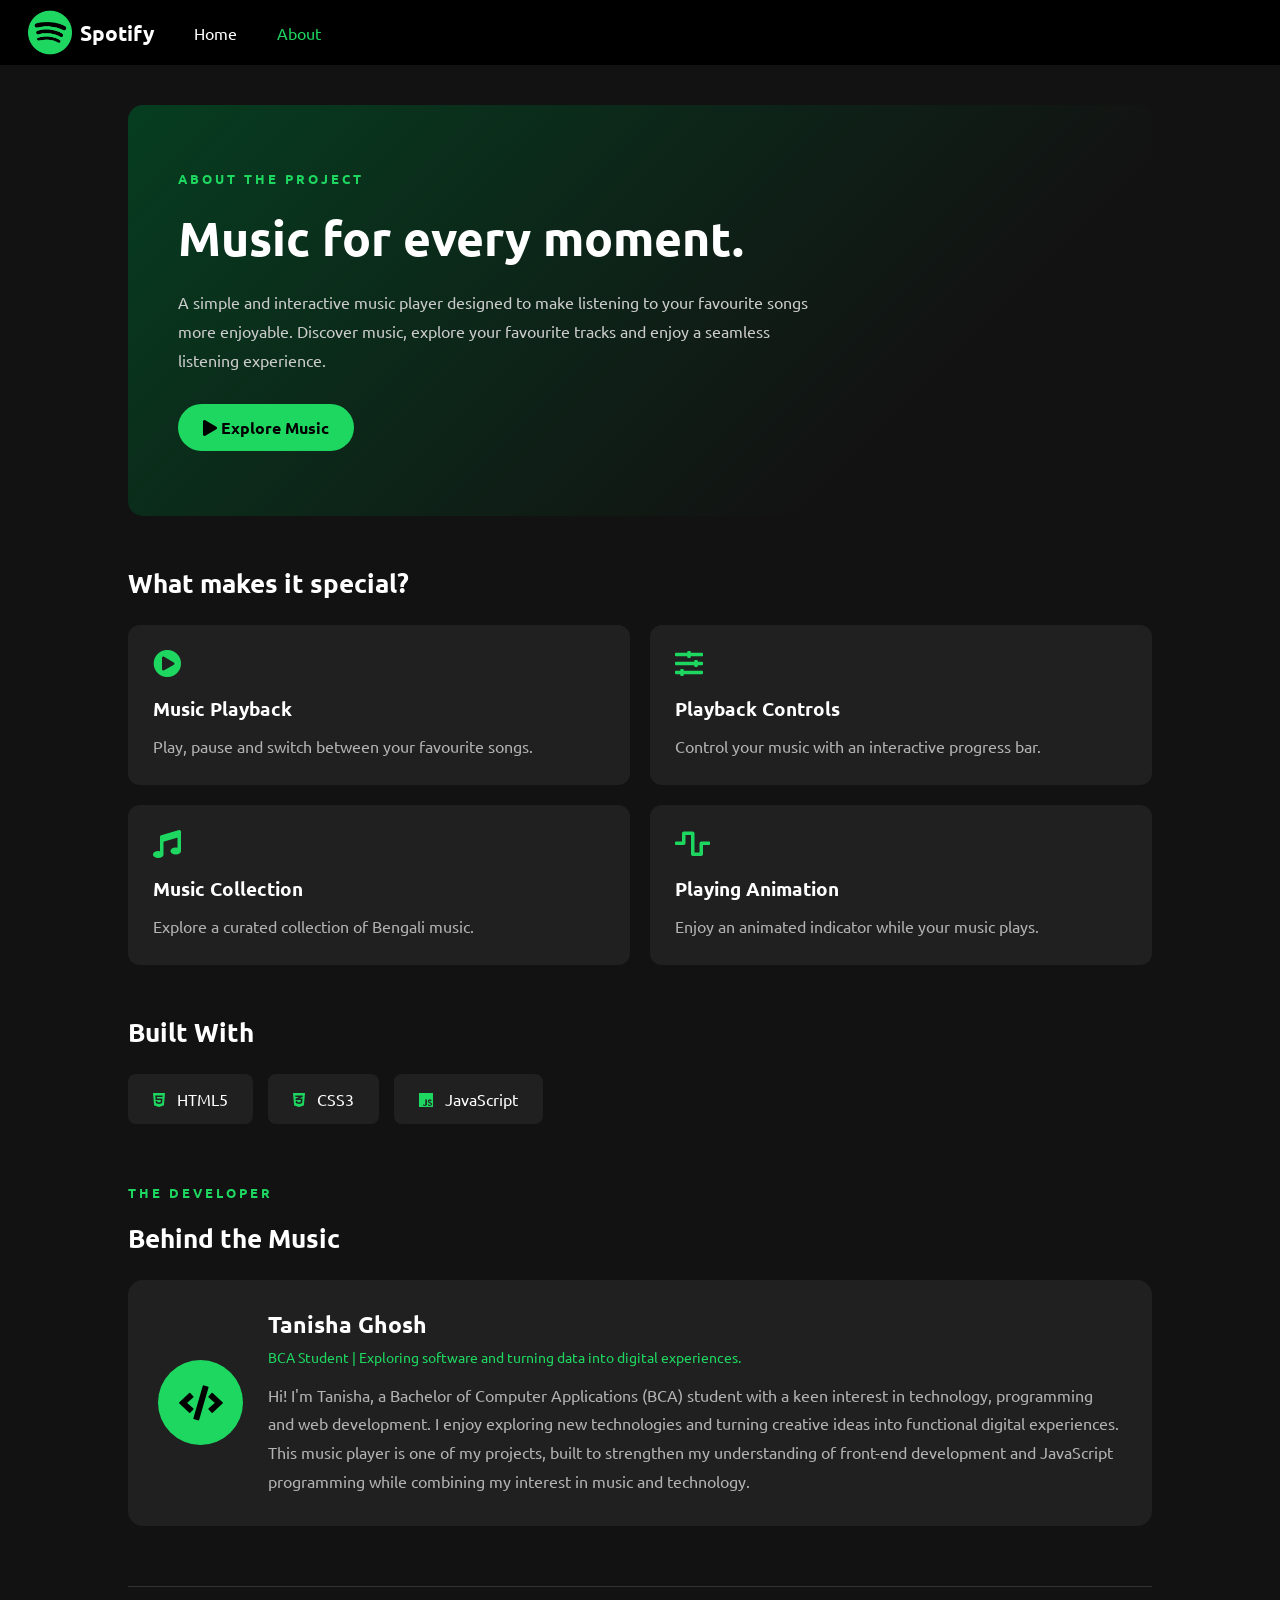
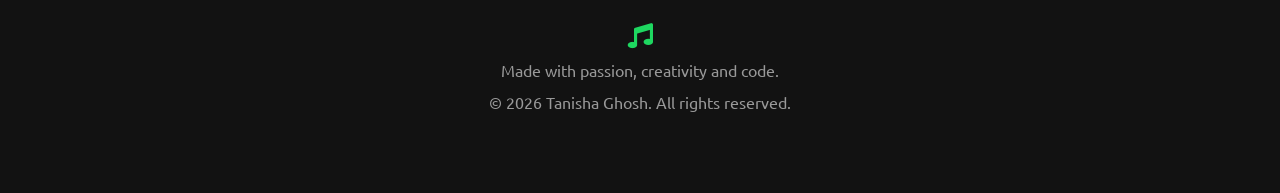
==== about.html @ f69d9bee "completed project" ====
<!DOCTYPE html>
<html lang="en">

<head>
    <meta charset="UTF-8">
    <meta name="viewport" content="width=device-width, initial-scale=1.0">

    <title>About - Spotify Music Player</title>
    <link rel="icon" type="image/png" href="logo.png">

    <link rel="stylesheet"
        href="https://cdnjs.cloudflare.com/ajax/libs/font-awesome/5.15.4/css/all.min.css">

    <link rel="stylesheet" href="style.css">
</head>

<body>

    <!-- Navigation Bar -->
    <nav>
        <ul>
            <li class="brand">
                <img src="logo.png" alt="Spotify Logo">
                Spotify
            </li>

            <li><a href="index.html">Home</a></li>
            <li><a href="about.html" class="active">About</a></li>
        </ul>
    </nav>

    <!-- About Page -->
    <main class="aboutContainer">

        <!-- Introduction -->
        <section class="aboutHero">
            <p class="aboutEyebrow">ABOUT THE PROJECT</p>

            <h1>Music for every moment.</h1>

            <p class="aboutDescription">
                A simple and interactive music player designed to
                make listening to your favourite songs more enjoyable.
                Discover music, explore your favourite tracks and
                enjoy a seamless listening experience.
            </p>

            <a href="index.html" class="exploreBtn">
                <i class="fas fa-play"></i> Explore Music
            </a>
        </section>

        <!-- Features -->
        <section class="aboutSection">
            <h2>What makes it special?</h2>

            <div class="featureGrid">

                <div class="featureCard">
                    <i class="fas fa-play-circle"></i>
                    <h3>Music Playback</h3>
                    <p>Play, pause and switch between your favourite songs.</p>
                </div>

                <div class="featureCard">
                    <i class="fas fa-sliders-h"></i>
                    <h3>Playback Controls</h3>
                    <p>Control your music with an interactive progress bar.</p>
                </div>

                <div class="featureCard">
                    <i class="fas fa-music"></i>
                    <h3>Music Collection</h3>
                    <p>Explore a curated collection of Bengali music.</p>
                </div>

                <div class="featureCard">
                    <i class="fas fa-wave-square"></i>
                    <h3>Playing Animation</h3>
                    <p>Enjoy an animated indicator while your music plays.</p>
                </div>

            </div>
        </section>

        <!-- Technologies -->
        <section class="aboutSection">
            <h2>Built With</h2>

            <div class="techList">
                <span><i class="fab fa-html5"></i> HTML5</span>
                <span><i class="fab fa-css3-alt"></i> CSS3</span>
                <span><i class="fab fa-js"></i> JavaScript</span>
            </div>
        </section>

        <!-- Developer Introduction -->
        <section class="developerSection">

            <p class="aboutEyebrow">THE DEVELOPER</p>

            <h2>Behind the Music</h2>

            <div class="developerCard">

                <div class="developerIcon">
                    <i class="fas fa-code"></i>
                </div>

                <div>
                    <h3>Tanisha Ghosh</h3>

                    <p class="developerRole">
                        BCA Student | Exploring software and turning data into digital experiences.
                    </p>

                    <p>
                        Hi! I'm Tanisha, a Bachelor of Computer Applications
                        (BCA) student with a keen interest in technology,
                        programming and web development.

                        I enjoy exploring new technologies and turning
                        creative ideas into functional digital experiences.

                        This music player is one of my projects, built to
                        strengthen my understanding of front-end development
                        and JavaScript programming while combining my interest
                        in music and technology.
                    </p>

                </div>

            </div>
        </section>

        <!-- Footer -->
        <footer class="aboutFooter">
            <i class="fas fa-music"></i>
            <p>Made with passion, creativity and code.</p>
            <p>© 2026 Tanisha Ghosh. All rights reserved.</p>
        </footer>

    </main>

</body>
</html>
---- style.css ----
@import url('https://fonts.googleapis.com/css2?family=Ubuntu:ital,wght@0,300;0,400;0,500;0,700;1,300;1,400;1,500;1,700&display=swap');
@import url('https://fonts.googleapis.com/css2?family=Roboto+Condensed:ital,wght@0,100..900;1,100..900&family=Ubuntu:ital,wght@0,300;0,400;0,500;0,700;1,300;1,400;1,500;1,700&display=swap');
body{
    background-color: rgb(30, 215, 96);
}
*{
    margin: 0;
    padding: 0;
    
}
nav{
    font-family: 'Ubuntu', sans-serif;
}
nav ul{
    display:flex;
    list-style: none;
    align-items: center;
    height: 65px;
    background-color: black;
    color : white;
}
nav ul li{
    padding: 0px 20px;
    cursor: pointer;
}
.brand img{
    width: 44px;
    padding: 0 8px;
}
.brand{
    display: flex;
    align-items: center;
    font-weight: bolder;
    font-size: 1.3rem;
}
.container{
    min-height: 75vh;
    background-color: black;
    color: white;
    font-family: 'Varela Round', sans-serif;
    display: flex;
   border-radius: 12px;
    margin: 23px auto;
    width: 70%;
    padding:34px;
    background-image: url('bg.jpg');
    background-repeat: no-repeat;
    background-position: right center;
    background-size: cover;
}
.bottom{
    position: sticky;
    height:130px;
    background-color: black;
    bottom: 0;
    display: flex;
    justify-content: center;
    align-items: center;
    color: white;
    flex-direction: column;
    
}
.icons {
    color: white;
    text-align: center;
    cursor: pointer;
    margin-top: 14px;
}
#myProgressBar{
    width: 80%;
    cursor: pointer;
}
.songItemContainer{
    margin-top: 74px;
    height: 400px;
    overflow-y: scroll;
}
.songItem{
    height:50px;
    display: flex;
    background-color: white;
    color: black;
    margin:12px 0;
    justify-content: space-between;
    align-items: center;
    border-radius: 34px;
    transition: background-color 0.25s ease, box-shadow 0.25s ease;
}
.songItem.is-playing{
    background-color: #1ed760;
    box-shadow: 0 0 12px rgba(30, 215, 96, 0.7);
    transform: scale(1.025);
    position: relative;
    z-index: 1;
    animation: playingGlow 1.4s ease-in-out infinite alternate;
}
@keyframes playingGlow{
    from{ box-shadow: 0 0 8px rgba(30, 215, 96, 0.55); }
    to{ box-shadow: 0 0 18px rgba(30, 215, 96, 0.9); }
}
.songItem img{
    width: 43px;
    margin:0 23px;
    height: 50px;
    border-radius: 50%;
    transition: transform 0.3s ease-in-out;
}
.songlistplay{
    display: flex;
    align-items: center;
}
.songPlay{
    border: 0;
    background: transparent;
    color: inherit;
    cursor: pointer;
    font-size: 1.5rem;
}
.timestamp{
    margin: 0 40px;
    align-items: center;
    
}
.timestamp i{
    cursor: pointer;
}
.songInfo {
    position: absolute;
    left: 10vw;
    bottom: 20px;
    display: flex;
    align-items: center;
    gap: 10px;
    font-family: 'Varela Round', sans-serif;
}

.songInfo img {
    opacity:0;
    transition: opacity 0.3s ease-in-out;
    width: 42px;
    height: 42px;
    object-fit: contain;
}

/* Navigation Links */

nav ul li a {
    color: white;
    text-decoration: none;
    transition: color 0.3s ease;
}

nav ul li a:hover,
nav ul li a.active {
    color: #1ed760;
}

/* About Page */

body {
    background-color: #121212;
    color: white;
    font-family: 'Ubuntu', sans-serif;
}

.aboutContainer {
    width: 80%;
    max-width: 1100px;
    margin: 40px auto;
}

/* Hero Section */

.aboutHero {
    background: linear-gradient(135deg, #063d20, #121212 75%);
    padding: 65px 50px;
    border-radius: 15px;
    margin-bottom: 45px;
}

.aboutEyebrow {
    color: #1ed760;
    letter-spacing: 3px;
    font-size: 13px;
    font-weight: bold;
    margin-bottom: 20px;
}

.aboutHero h1 {
    font-size: 3rem;
    margin-bottom: 20px;
}

.aboutDescription {
    color: #cccccc;
    line-height: 1.8;
    max-width: 650px;
    margin-bottom: 30px;
}

.exploreBtn {
    display: inline-block;
    background-color: #1ed760;
    color: black;
    padding: 13px 25px;
    border-radius: 30px;
    text-decoration: none;
    font-weight: bold;
    transition: 0.3s;
}

.exploreBtn:hover {
    transform: scale(1.05);
    background-color: #1fdf64;
}

/* General Sections */

.aboutSection {
    margin: 50px 0;
}

.aboutSection h2,
.developerSection h2 {
    font-size: 26px;
    margin-bottom: 25px;
}

/* Feature Cards */

.featureGrid {
    display: grid;
    grid-template-columns: repeat(2, 1fr);
    gap: 20px;
}

.featureCard {
    background-color: #202020;
    padding: 25px;
    border-radius: 12px;
    transition: 0.3s ease;
}

.featureCard:hover {
    background-color: #292929;
    transform: translateY(-5px);
}

.featureCard i {
    font-size: 28px;
    color: #1ed760;
    margin-bottom: 18px;
}

.featureCard h3 {
    margin-bottom: 12px;
}

.featureCard p {
    color: #b3b3b3;
    line-height: 1.6;
}

/* Technologies */

.techList {
    display: flex;
    flex-wrap: wrap;
    gap: 15px;
}

.techList span {
    background-color: #202020;
    padding: 15px 25px;
    border-radius: 8px;
    color: white;
}

.techList i {
    color: #1ed760;
    margin-right: 8px;
}

/* Developer Section */

.developerSection {
    margin: 60px 0;
}

.developerCard {
    display: flex;
    align-items: center;
    gap: 25px;
    background-color: #202020;
    padding: 30px;
    border-radius: 15px;
}

.developerIcon {
    min-width: 85px;
    height: 85px;
    background-color: #1ed760;
    color: black;
    display: flex;
    align-items: center;
    justify-content: center;
    border-radius: 50%;
    font-size: 35px;
}

.developerCard h3 {
    font-size: 23px;
    margin-bottom: 8px;
}

.developerRole {
    color: #1ed760;
    margin-bottom: 15px;
    font-size: 14px;
}

.developerCard p:last-child {
    color: #b3b3b3;
    line-height: 1.8;
}

/* Footer */

.aboutFooter {
    text-align: center;
    padding: 35px 10px;
    color: #999999;
    border-top: 1px solid #333333;
    line-height: 2;
}

.aboutFooter i {
    color: #1ed760;
    font-size: 25px;
}

/* Responsive Design */

@media (max-width: 650px) {

    .aboutContainer {
        width: 90%;
    }

    .aboutHero {
        padding: 40px 25px;
    }

    .aboutHero h1 {
        font-size: 2rem;
    }

    .featureGrid {
        grid-template-columns: 1fr;
    }

    .developerCard {
        flex-direction: column;
        align-items: flex-start;
    }

}
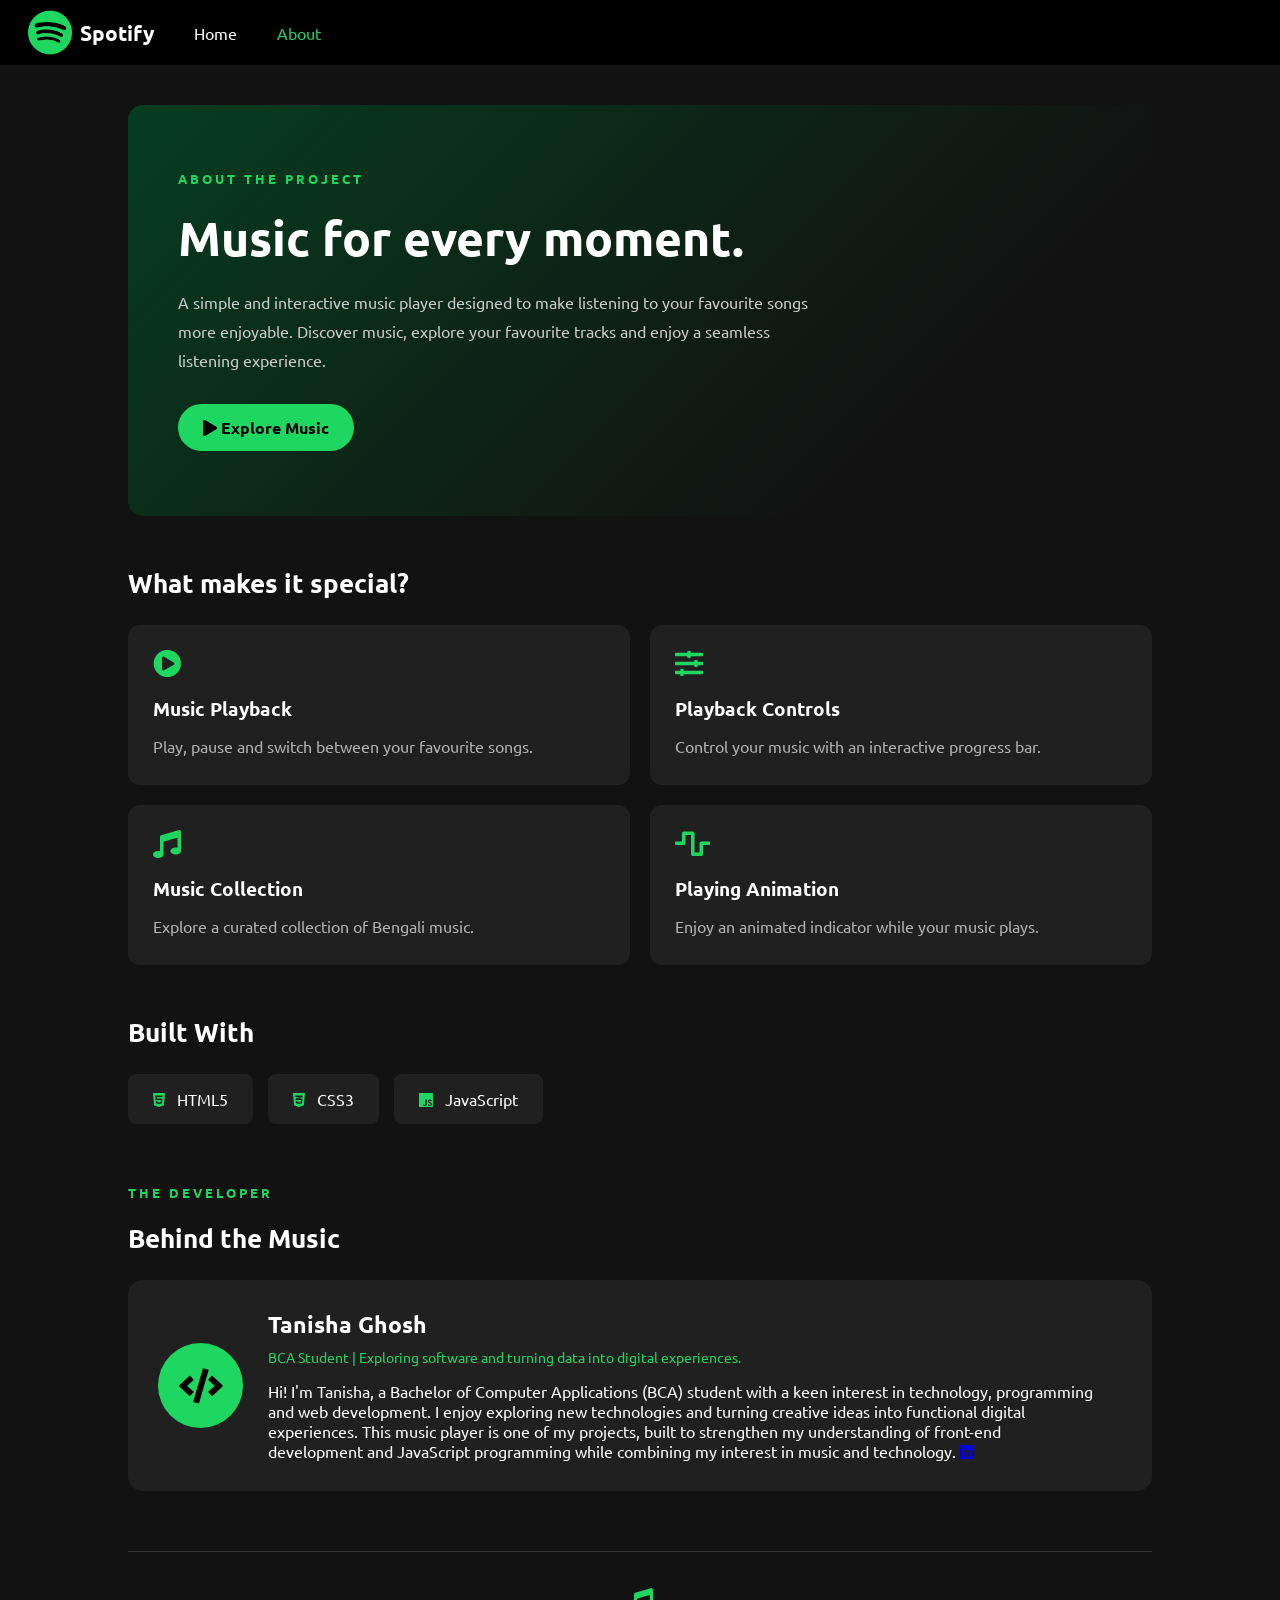
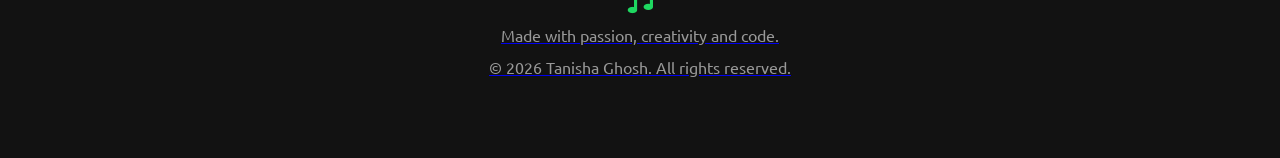
==== commit 89023815: "added linkedin" ====
--- a/about.html
+++ b/about.html
@@ -127,6 +127,8 @@
                         strengthen my understanding of front-end development
                         and JavaScript programming while combining my interest
                         in music and technology.
+                        <a class="developerSocial" href="https://www.linkedin.com/in/tanisha-ghosh-874b0a3bb/?lipi=urn%3Ali%3Apage%3Ad_flagship3_profile_view_base_contact_details%3B4RuRpF8nQPeiB4sQ7cvWcA%3D%3D" target="_blank">
+                            <i class="fab fa-linkedin"></i>
                     </p>
 
                 </div>
--- a/style.css
+++ b/style.css
@@ -366,3 +366,169 @@
     }
 
 }
+
+@media (max-width: 860px) {
+    nav ul {
+        padding: 0 16px;
+    }
+
+    nav ul li {
+        padding: 0 12px;
+    }
+
+    .brand {
+        margin-right: auto;
+    }
+
+    .container {
+        box-sizing: border-box;
+        display: block;
+        width: calc(100% - 32px);
+        min-height: 0;
+        margin: 16px auto;
+        padding: 20px;
+    }
+
+    .songList {
+        width: 100%;
+    }
+
+    .songItemContainer {
+        height: 400px;
+        max-height: 52vh;
+        margin-top: 24px;
+    }
+
+    .bottom {
+        position: sticky;
+        z-index: 10;
+        height: auto;
+        min-height: 145px;
+        gap: 10px;
+        padding: 12px 16px;
+        box-sizing: border-box;
+    }
+
+    #myProgressBar {
+        width: 100%;
+    }
+
+    .icons {
+        display: flex;
+        align-items: center;
+        justify-content: center;
+        gap: 24px;
+        margin-top: 0;
+    }
+
+    .bottom .icons i {
+        font-size: 2rem;
+    }
+
+    .songInfo {
+        position: static;
+        max-width: 100%;
+        font-size: 0.9rem;
+    }
+
+    .songInfo span {
+        overflow: hidden;
+        max-width: calc(100vw - 100px);
+        text-overflow: ellipsis;
+        white-space: nowrap;
+    }
+}
+
+@media (max-width: 480px) {
+    nav ul {
+        height: 58px;
+        padding: 0 10px;
+    }
+
+    nav ul li {
+        padding: 0 8px;
+    }
+
+    .brand {
+        font-size: 1.1rem;
+    }
+
+    .brand img {
+        width: 36px;
+        padding: 0 6px 0 0;
+    }
+
+    .container {
+        width: calc(100% - 20px);
+        padding: 14px;
+    }
+
+    .songList h1 {
+        font-size: 1.5rem;
+    }
+
+    .songItem {
+        height: auto;
+        min-height: 56px;
+        gap: 8px;
+        padding: 6px 10px;
+    }
+
+    .songItem img {
+        flex: 0 0 40px;
+        width: 40px;
+        height: 40px;
+        margin: 0;
+    }
+
+    .songItem > span:nth-child(2) {
+        flex: 1;
+        min-width: 0;
+        font-size: 0.88rem;
+        overflow-wrap: anywhere;
+    }
+
+    .songlistplay {
+        flex-shrink: 0;
+    }
+
+    .timestamp {
+        margin: 0 4px;
+        font-size: 0.75rem;
+        white-space: nowrap;
+    }
+
+    .songPlay {
+        font-size: 1.25rem;
+    }
+
+    .bottom .icons {
+        gap: 20px;
+    }
+
+    .bottom .icons i {
+        font-size: 1.8rem;
+    }
+
+    .aboutContainer {
+        width: calc(100% - 32px);
+        margin: 24px auto;
+    }
+
+    .aboutHero {
+        padding: 32px 20px;
+    }
+
+    .aboutHero h1 {
+        font-size: 1.8rem;
+    }
+
+    .featureGrid {
+        grid-template-columns: 1fr;
+    }
+
+    .developerCard {
+        gap: 18px;
+        padding: 22px;
+    }
+}
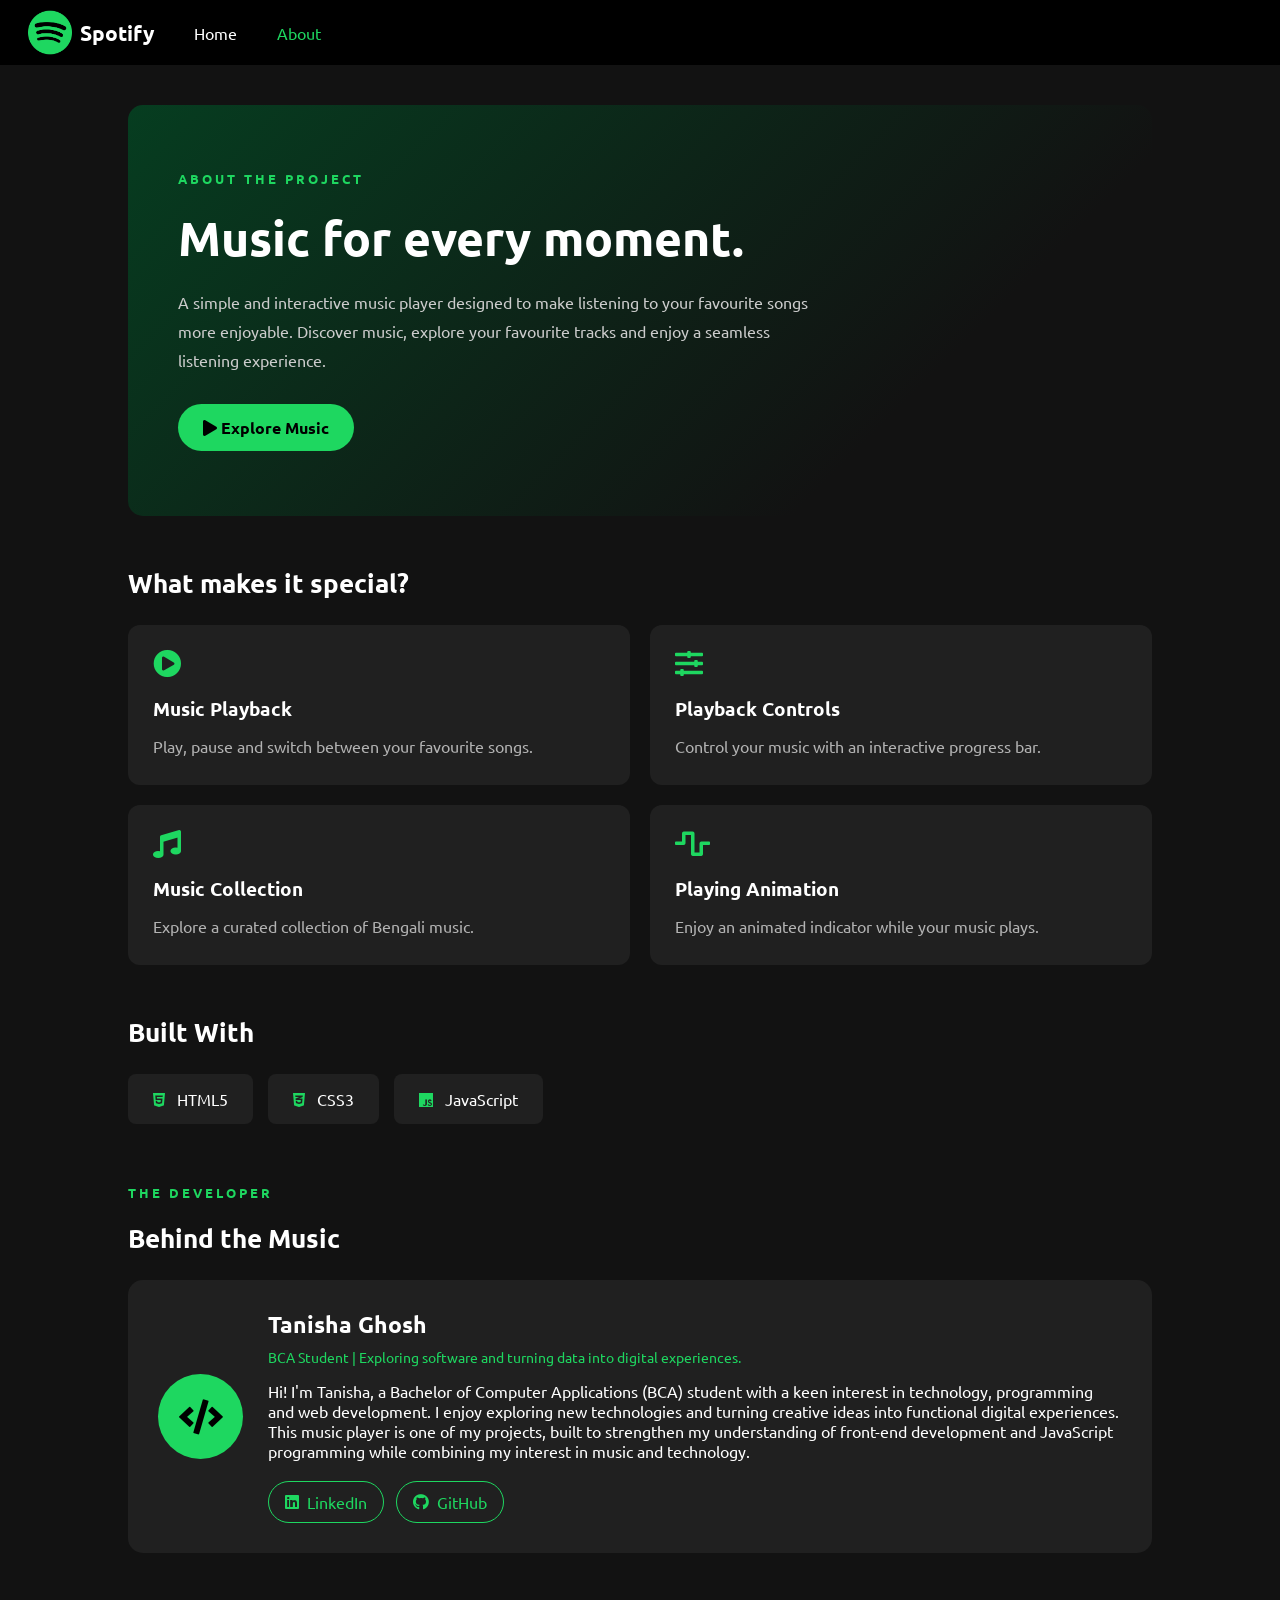
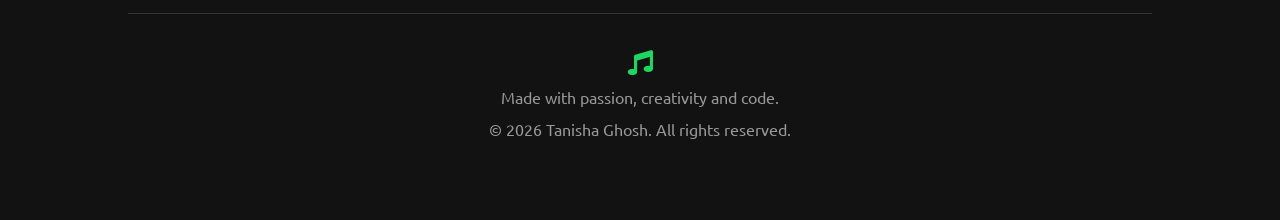
==== commit f508fa49: "added github and linkedin successfullu" ====
--- a/about.html
+++ b/about.html
@@ -127,10 +127,16 @@
                         strengthen my understanding of front-end development
                         and JavaScript programming while combining my interest
                         in music and technology.
-                        <a class="developerSocial" href="https://www.linkedin.com/in/tanisha-ghosh-874b0a3bb/?lipi=urn%3Ali%3Apage%3Ad_flagship3_profile_view_base_contact_details%3B4RuRpF8nQPeiB4sQ7cvWcA%3D%3D" target="_blank">
-                            <i class="fab fa-linkedin"></i>
                     </p>
 
+                    <div class="developerSocialLinks">
+                        <a class="developerSocial" href="https://www.linkedin.com/in/tanisha-ghosh-874b0a3bb/?lipi=urn%3Ali%3Apage%3Ad_flagship3_profile_view_base_contact_details%3BY1ZSm4OkSHuE3XLvBqSh3A%3D%3D" target="_blank" rel="noopener noreferrer">
+                            <i class="fab fa-linkedin" aria-hidden="true"></i> LinkedIn
+                        </a>
+                        <a class="developerSocial" href="https://github.com/tanisha060307" target="_blank" rel="noopener noreferrer">
+                            <i class="fab fa-github" aria-hidden="true"></i> GitHub
+                        </a>
+                    </div>
                 </div>
 
             </div>
--- a/style.css
+++ b/style.css
@@ -325,6 +325,30 @@
     line-height: 1.8;
 }
 
+.developerSocialLinks {
+    display: flex;
+    flex-wrap: wrap;
+    gap: 12px;
+    margin-top: 20px;
+}
+
+.developerSocial {
+    display: inline-flex;
+    align-items: center;
+    gap: 8px;
+    padding: 10px 16px;
+    border: 1px solid #1ed760;
+    border-radius: 24px;
+    color: #1ed760;
+    text-decoration: none;
+    transition: background-color 0.3s ease, color 0.3s ease;
+}
+
+.developerSocial:hover {
+    background-color: #1ed760;
+    color: #121212;
+}
+
 /* Footer */
 
 .aboutFooter {
